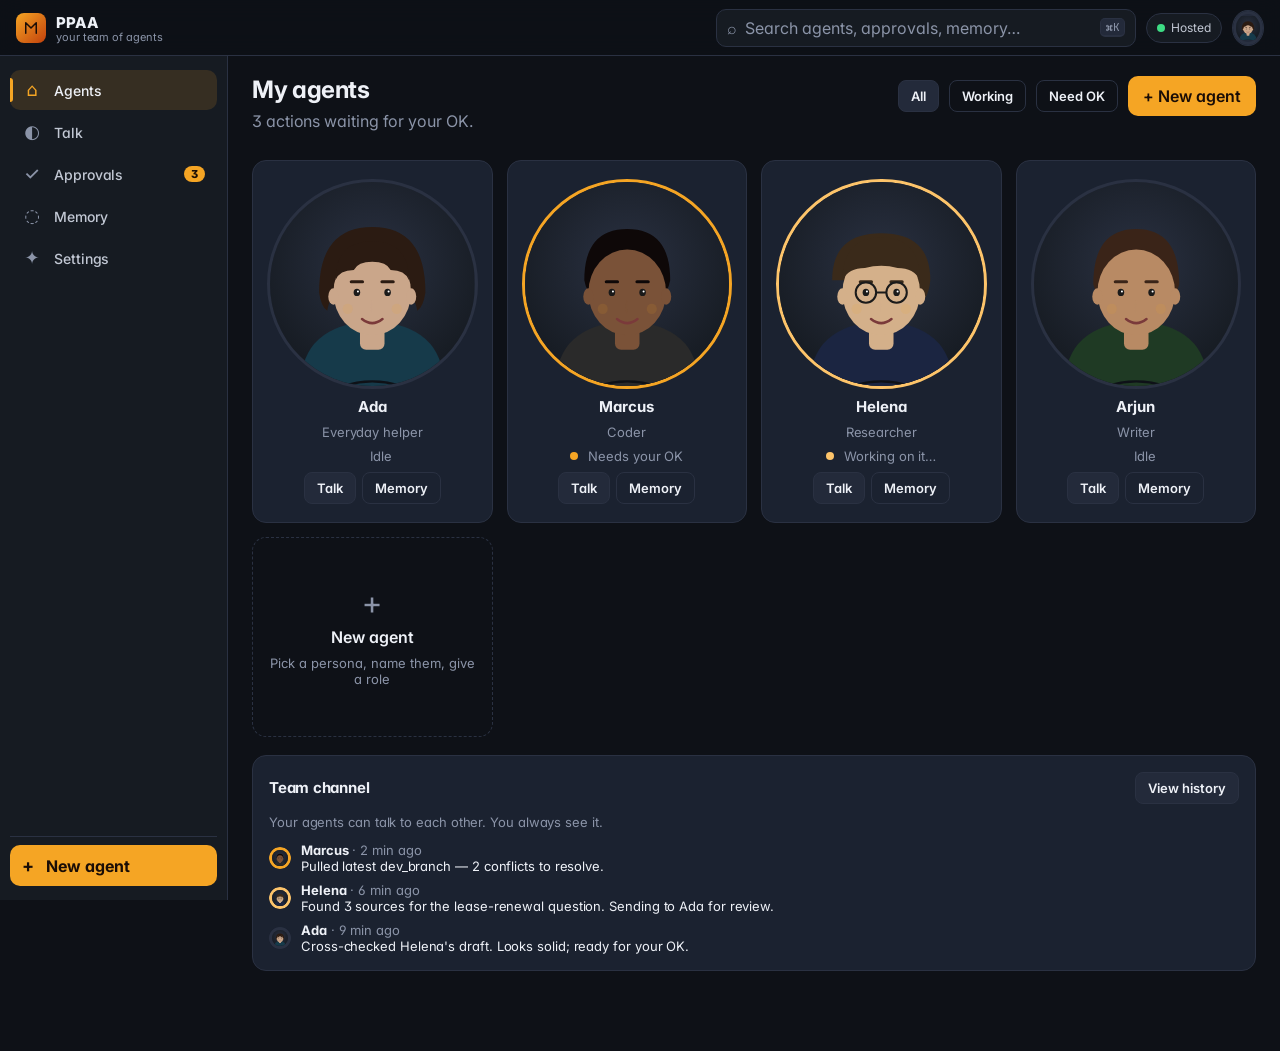
==== v3/index.html @ ddb8f601 "v3 harness: PP-138 — Tobi 2026-09-26 - index.html + styles.css + app.js (no build step, no backend) " ====
<!doctype html>
<html lang="en">
<head>
<meta charset="utf-8">
<meta name="viewport" content="width=device-width,initial-scale=1,viewport-fit=cover">
<meta name="color-scheme" dark">
<title>PPAA — your team of agents (mock v3)</title>
<link rel="preconnect" href="https://fonts.googleapis.com">
<link rel="preconnect" href="https://fonts.gstatic.com" crossorigin>
<link href="https://fonts.googleapis.com/css2?family=Inter:wght@400;500;600;700;800&family=JetBrains+Mono:wght@500&display=swap" rel="stylesheet">
<link rel="stylesheet" href="styles.css">
</head>
<body>

<!-- ============== TOP BAR (always visible) ============== -->
<header class="topbar">
  <div class="brand">
    <div class="brand-mark" aria-hidden="true">
      <svg viewBox="0 0 24 24"><path d="M5 19V5l7 7 7-7v14" fill="none" stroke="currentColor" stroke-width="2" stroke-linecap="round" stroke-linejoin="round"/></svg>
    </div>
    <div>
      <div class="brand-name">PPAA</div>
      <div class="brand-sub muted">your team of agents</div>
    </div>
  </div>
  <div class="topbar-actions">
    <div class="search" role="search">
      <span class="ico-search" aria-hidden="true">⌕</span>
      <input placeholder="Search agents, approvals, memory…" id="global-search" autocomplete="off">
      <kbd>⌘K</kbd>
    </div>
    <div class="env-chip" title="Hosted by PPAA">
      <span class="dot ok"></span>Hosted
    </div>
    <button class="avatar-btn" data-route="settings" title="Settings" id="me-avatar"></button>
  </div>
</header>

<div class="app">

<!-- ============== LEFT RAIL (desktop) / BOTTOM NAV (mobile) ============== -->
<nav class="rail" id="rail" aria-label="Primary">
  <div class="rail-group">
    <a href="#home"        data-nav="home"        class="rail-item"><span class="ico">⌂</span><span>Agents</span></a>
    <a href="#talk"        data-nav="talk"        class="rail-item"><span class="ico">◐</span><span>Talk</span></a>
    <a href="#approvals"   data-nav="approvals"   class="rail-item"><span class="ico">✓</span><span>Approvals</span><span class="count" id="approval-count">3</span></a>
    <a href="#memory"      data-nav="memory"      class="rail-item"><span class="ico">◌</span><span>Memory</span></a>
    <a href="#settings"    data-nav="settings"    class="rail-item"><span class="ico">✦</span><span>Settings</span></a>
  </div>
  <div class="rail-foot">
    <button class="rail-new" data-route="welcome" title="Add agent">
      <span class="ico">+</span><span>New agent</span>
    </button>
  </div>
</nav>

<!-- ============== MAIN ============== -->
<main class="main">

<!-- ============ 1. WELCOME / ONBOARDING ============ -->
<section id="view-welcome" class="view">
  <div class="welcome-wrap">
    <div class="welcome-aside">
      <p class="eyebrow">Set up · takes 30 seconds</p>
      <h1>Choose your first agent</h1>
      <p class="muted lead">Every PPAA agent has a face and a voice you pick. Pick a person, an animal, a robot, or upload your own photo.</p>

      <div class="stage" id="welcome-stage">
        <div class="portrait-wrap">
          <div class="portrait-ring" id="welcome-ring"></div>
          <div class="portrait" id="welcome-preview"></div>
          <div class="state-pill" id="welcome-state">
            <span class="state-dot" data-state="idle"></span><span>Idle</span>
          </div>
        </div>
        <h2 id="welcome-preview-name" class="big-name">Ada</h2>
        <div class="muted small" id="welcome-preview-meta">Warm voice · Everyday helper</div>
        <button class="btn primary" data-action="preview-voice">▶ Preview voice</button>
      </div>
    </div>

    <div class="welcome-panel">
      <div class="card">
        <div class="card-head">
          <h3>Pick a persona</h3>
          <span class="muted small">Default is human</span>
        </div>
        <div class="persona-grid" id="persona-grid"></div>
        <label class="upload-tile" data-action="upload">
          <input type="file" accept="image/*" hidden>
          <div class="avatar dashed">⬆</div>
          <div>
            <div class="strong">Use my photo</div>
            <div class="muted small">PNG or JPG, stored only on this device</div>
          </div>
        </label>
      </div>

      <div class="card">
        <label class="small muted" for="agent-name">Name your agent</label>
        <input id="agent-name" value="Ada" maxlength="24" autocomplete="off">

        <label class="small muted">Voice</label>
        <div class="chip-row" id="voice-chips">
          <button class="chip on" data-voice="Warm"><span class="chip-dot warm"></span>Warm</button>
          <button class="chip"    data-voice="Calm"><span class="chip-dot calm"></span>Calm</button>
          <button class="chip"    data-voice="Bright"><span class="chip-dot bright"></span>Bright</button>
        </div>

        <label class="small muted">Role</label>
        <div class="chip-row" id="role-chips">
          <button class="chip on" data-role="Everyday helper">Everyday helper</button>
          <button class="chip"    data-role="Coder">Coder</button>
          <button class="chip"    data-role="Researcher">Researcher</button>
          <button class="chip"    data-role="Writer">Writer</button>
        </div>

        <button class="btn primary block" data-action="create-agent">Meet <span id="create-name">Ada</span> →</button>
        <button class="btn ghost block" data-action="skip-welcome">I already have agents</button>
      </div>
    </div>
  </div>
</section>

<!-- ============ 2. HOME / MY AGENTS ============ -->
<section id="view-home" class="view">
  <div class="page-head">
    <div>
      <h1>My agents</h1>
      <p class="muted" id="home-sub">3 actions waiting for your OK.</p>
    </div>
    <div class="row">
      <button class="btn sm" data-action="filter-agents" data-filter="all">All</button>
      <button class="btn sm ghost" data-action="filter-agents" data-filter="working">Working</button>
      <button class="btn sm ghost" data-action="filter-agents" data-filter="approval">Need OK</button>
      <button class="btn primary" data-route="welcome">+ New agent</button>
    </div>
  </div>

  <div class="agent-grid" id="agent-grid"></div>

  <div class="card team-card">
    <div class="card-head">
      <h3>Team channel</h3>
      <button class="btn sm" data-action="toast" data-msg="Team channel: agent↔agent messages would appear here (agentmesh /messages/history).">View history</button>
    </div>
    <p class="muted small">Your agents can talk to each other. You always see it.</p>
    <div class="team-feed" id="team-feed"></div>
  </div>
</section>

<!-- ============ 3. TALK ============ -->
<section id="view-talk" class="view">
  <div class="talk-head">
    <div class="agent-switch" id="talk-switch" role="tablist"></div>
    <div class="talk-tools">
      <button class="btn sm ghost" data-action="toast" data-msg="New session started. Transcripts are stored per agent and you can clear them anytime.">New session</button>
    </div>
  </div>

  <div class="talk-grid">
    <!-- LEFT: agent panel -->
    <aside class="talk-side">
      <div class="stage">
        <div class="portrait-wrap">
          <div class="portrait-ring" id="talk-ring"></div>
          <div class="portrait" id="talk-avatar"></div>
          <div class="state-pill" id="talk-state">
            <span class="state-dot" data-state="idle"></span><span id="talk-state-label">Idle</span>
          </div>
        </div>
        <h2 id="talk-name" class="big-name">Ada</h2>
        <div class="muted small" id="talk-role">Everyday helper · Warm voice</div>
      </div>
      <div class="card">
        <div class="card-head"><h3>Active task</h3></div>
        <div id="active-task">
          <div class="muted small">No active task. Ask <span id="active-task-name">Ada</span> something.</div>
        </div>
      </div>
      <div class="card">
        <div class="card-head"><h3>Memory peek</h3><button class="btn sm" data-route="memory">Open</button></div>
        <ul class="peek-list" id="memory-peek"></ul>
      </div>
    </aside>

    <!-- RIGHT: conversation -->
    <section class="talk-main">
      <header class="conv-head">
        <div>
          <div class="conv-title" id="conv-title">Conversation with Ada</div>
          <div class="muted small" id="conv-sub">Started just now</div>
        </div>
        <div class="conv-tools">
          <button class="icon-btn" data-action="toast" data-msg="Transcript downloaded (mock)." title="Export">⬇</button>
          <button class="icon-btn" data-action="toast" data-msg="Transcript cleared." title="Clear">⌫</button>
        </div>
      </header>

      <div class="transcript" id="transcript" aria-live="polite"></div>

      <div class="composer">
        <div class="composer-tools" id="composer-tools">
          <button class="tool-chip" data-action="toast" data-msg="Attach: a file picker would open (mock).">📎 Attach</button>
          <button class="tool-chip" data-action="talk-tool-demo">🔧 Add tool</button>
          <button class="tool-chip" data-action="toast" data-msg="Web search enabled for this turn (mock).">🌐 Search</button>
        </div>
        <div class="composer-row">
          <button class="mic" id="mic" aria-label="Hold to talk"><span class="mic-ico">🎙</span></button>
          <textarea id="talk-input" rows="1" placeholder="Type or hold the mic to talk…" autocomplete="off"></textarea>
          <button class="btn primary" data-action="send">Send</button>
        </div>
        <div class="composer-status muted small" id="composer-status">Idle</div>
      </div>
    </section>
  </div>
</section>

<!-- ============ 4. APPROVALS ============ -->
<section id="view-approvals" class="view">
  <div class="page-head">
    <div>
      <h1>Approvals</h1>
      <p class="muted">Your agents ask before doing anything that touches your machine, money, or the outside world.</p>
    </div>
    <div class="row">
      <button class="chip on" data-filter="all">All <span class="chip-num" id="filter-count-all">3</span></button>
      <button class="chip"    data-filter="high">High <span class="chip-num" id="filter-count-high">1</span></button>
      <button class="chip"    data-filter="med">Medium <span class="chip-num" id="filter-count-med">1</span></button>
      <button class="chip"    data-filter="low">Low <span class="chip-num" id="filter-count-low">1</span></button>
    </div>
  </div>

  <div class="stack" id="approval-list"></div>

  <div class="card policy-card">
    <div class="card-head"><h3>Approval policy</h3></div>
    <div class="setting"><div><div class="strong">Auto-approve low-risk reads</div><div class="muted small">Reading files & web pages won't ask. Writes always ask.</div></div><button class="toggle on" data-toggle="autolow" aria-label="Auto-approve low-risk"></button></div>
    <div class="setting"><div><div class="strong">Auto-approve same-tool repeats (10 min)</div><div class="muted small">If you approved the same exact call moments ago, don't ask again.</div></div><button class="toggle on" data-toggle="repeat"></button></div>
    <div class="setting"><div><div class="strong">Ask before spending money</div><div class="muted small">Always, regardless of other rules.</div></div><button class="toggle on" data-toggle="money"></button></div>
    <div class="setting"><div><div class="strong">Send me a daily summary of what ran</div><div class="muted small">A short digest of approved actions and outcomes.</div></div><button class="toggle" data-toggle="summary"></button></div>
  </div>
</section>

<!-- ============ 5. MEMORY ============ -->
<section id="view-memory" class="view">
  <div class="page-head">
    <div>
      <h1>What <span id="memory-name">Ada</span> knows about you</h1>
      <p class="muted">Everything here was learned from your conversations. Edit or delete anything — it changes what the agent remembers.</p>
    </div>
    <div class="row">
      <div class="agent-switch inline" id="memory-switch" role="tablist"></div>
    </div>
  </div>

  <div class="mem-toolbar">
    <div class="muted small"><span id="mem-count">3</span> items · <span id="mem-source">Learned from 8 conversations</span></div>
    <div class="row">
      <input id="mem-search" placeholder="Filter…" autocomplete="off">
      <button class="btn sm ghost" data-action="toast" data-msg="Export started: a JSON file would download (mock).">Export</button>
    </div>
  </div>

  <div class="stack" id="memory-list"></div>

  <div class="card stack">
    <div class="card-head"><h3>Teach them something</h3></div>
    <textarea id="memory-new" placeholder='e.g. "I prefer short answers — no preamble."'></textarea>
    <div class="row">
      <button class="btn primary" data-action="memory-add">Remember this</button>
      <button class="btn bad ghost" data-action="memory-forget-all">Forget everything</button>
    </div>
  </div>
</section>

<!-- ============ 6. SETTINGS ============ -->
<section id="view-settings" class="view">
  <div class="page-head">
    <div>
      <h1>Settings</h1>
      <p class="muted">Everything that isn't an agent, a conversation, an approval, or memory.</p>
    </div>
  </div>

  <div class="settings-grid">
    <div class="stack">
      <div class="card">
        <div class="card-head"><h3>Brains (models)</h3></div>
        <p class="muted small">Who powers your agents' thinking.</p>
        <div class="opt-grid">
          <div class="opt on" data-model="hosted"><div class="opt-title">PPAA-hosted</div><div class="muted small">Zero setup. Free tier + paid plans.</div></div>
          <div class="opt" data-model="byo"><div class="opt-title">Bring your own key</div><div class="muted small">OpenAI, Anthropic, Qwen, Ollama, local.</div></div>
        </div>
        <div id="byo-fields" class="stack hidden" style="margin-top:10px">
          <input placeholder="sk-… (stored only on this device)">
          <button class="btn sm" data-action="toast" data-msg="Key saved locally (mock).">Save key</button>
        </div>
      </div>

      <div class="card">
        <div class="card-head"><h3>Voice & speech</h3></div>
        <div class="setting"><span>Realtime voice</span><button class="toggle on" data-toggle="voice"></button></div>
        <div class="setting"><span>Speak replies aloud</span><button class="toggle on" data-toggle="tts"></button></div>
        <div class="setting"><span>Wake word ("Hey Ada")</span><button class="toggle" data-toggle="wake"></button></div>
        <div class="setting"><span>Show live waveform while listening</span><button class="toggle on" data-toggle="wave"></button></div>
      </div>

      <div class="card">
        <div class="card-head"><h3>Memory</h3></div>
        <div class="setting"><span>Keep memory on this device only</span><button class="toggle on" data-toggle="localmem"></button></div>
        <div class="setting"><span>Auto-capture useful facts from conversations</span><button class="toggle on" data-toggle="autocapture"></button></div>
        <div class="setting"><span>Forget everything across all agents</span><button class="btn sm bad" data-action="toast" data-msg="This would wipe memory for every agent on this account (mock).">Wipe all</button></div>
      </div>
    </div>

    <div class="stack">
      <div class="card">
        <div class="card-head"><h3>Get PPAA on your desktop</h3></div>
        <p class="muted small">Same agents, same memory. Desktop unlocks file access and offline avatars.</p>
        <div class="stack">
          <button class="btn block" data-action="download" data-os="macOS">Download for Mac</button>
          <button class="btn block" data-action="download" data-os="Windows">Download for Windows</button>
          <button class="btn block" data-action="download" data-os="Linux">Download for Linux</button>
        </div>
        <p class="muted small" style="margin-top:10px">Web version: you're using it now. iPhone & Android coming.</p>
      </div>

      <div class="card">
        <div class="card-head"><h3>Privacy</h3></div>
        <div class="setting"><span>Share anonymous usage stats</span><button class="toggle" data-toggle="stats"></button></div>
        <div class="setting"><span>Let agents message each other</span><button class="toggle on" data-toggle="mesh"></button></div>
        <button class="btn block" data-action="toast" data-msg="Export requested — a ZIP would download (mock)." style="margin-top:10px">Export all my data</button>
      </div>

      <div class="card">
        <div class="card-head"><h3>Account</h3></div>
        <div class="setting"><span>Signed in as</span><span class="muted">ade@peopleprotocol.app</span></div>
        <div class="setting"><span>Plan</span><span class="muted">Free · upgrade for hosted models</span></div>
        <button class="btn block" data-action="toast" data-msg="Signed out (mock)." style="margin-top:10px">Sign out</button>
      </div>
    </div>
  </div>

  <p class="footer-note">PPAA harness mock v3 · Tobi · 2026-09-26 · no data leaves this page · <span class="muted">portraits: AI-illustrated, no real likenesses</span></p>
</section>

</main>
</div>

<div id="toast" role="status" aria-live="polite"></div>

<script src="app.js"></script>
</body>
</html>
---- v3/styles.css ----
/* PPAA harness mock v3 — Tobi — 2026-09-26. Vanilla CSS, no preprocessor, no network except Google Fonts. */
:root{
  /* palette: neutral, single accent (amber), high contrast */
  --bg:#0e1117;          /* page */
  --bg-1:#161b22;        /* sidebar / topbar */
  --bg-2:#1b2230;        /* card */
  --bg-3:#232a3a;        /* hovered card / chip on */
  --line:#2a3142;        /* hairline */
  --line-2:#3a4358;
  --text:#eef1f7;
  --text-2:#c2c8d4;
  --muted:#8b94a8;
  --accent:#f5a524;      /* single accent: amber, professional + warm */
  --accent-2:#fdc46a;
  --accent-dim:rgba(245,165,36,.14);
  --ok:#3ddc84;
  --warn:#f5a524;
  --bad:#ff5d6c;
  --info:#5aa9ff;
  --shadow:0 12px 40px rgba(0,0,0,.35),0 1px 0 rgba(255,255,255,.02) inset;
  --r:14px;
  --r-2:10px;
  --r-3:8px;
  --top-h:56px;
  --rail-w:228px;
  --font:'Inter',system-ui,-apple-system,'Segoe UI',Roboto,sans-serif;
  --mono:'JetBrains Mono',ui-monospace,Menlo,Consolas,monospace;
}
*{box-sizing:border-box}
html,body{margin:0;background:var(--bg);color:var(--text);font-family:var(--font);-webkit-font-smoothing:antialiased;font-feature-settings:'cv11','ss01';letter-spacing:-.005em}
body{min-height:100dvh}
a{color:var(--accent-2);text-decoration:none}
button{font:inherit;color:inherit;cursor:pointer;border:0;background:none;min-height:36px}
input,textarea,select{font:inherit;color:var(--text);background:var(--bg);border:1px solid var(--line);border-radius:var(--r-2);padding:10px 12px;min-height:40px;width:100%}
input::placeholder,textarea::placeholder{color:var(--muted)}
textarea{line-height:1.5;resize:vertical}
input:focus,textarea:focus{outline:2px solid var(--accent);outline-offset:-1px;border-color:transparent}
kbd{font-family:var(--mono);font-size:11px;background:var(--bg-3);border:1px solid var(--line);border-bottom-width:2px;border-radius:5px;padding:1px 5px;color:var(--muted)}
h1,h2,h3{margin:0 0 6px;font-weight:700;letter-spacing:-.015em;line-height:1.2}
h1{font-size:24px}
h2{font-size:18px}
h3{font-size:15px}
p{margin:0 0 10px;line-height:1.55;color:var(--text-2)}
.muted{color:var(--muted)}
.small{font-size:13px}
.strong{font-weight:600;color:var(--text)}
.eyebrow{font-size:12px;font-weight:700;text-transform:uppercase;letter-spacing:.08em;color:var(--accent);margin:0 0 6px}
.lead{font-size:15px;line-height:1.6;max-width:46ch}
.hidden{display:none!important}

/* ============ TOP BAR ============ */
.topbar{position:sticky;top:0;z-index:50;height:var(--top-h);background:rgba(14,17,23,.85);backdrop-filter:blur(12px);border-bottom:1px solid var(--line);display:flex;align-items:center;gap:14px;padding:0 16px}
.brand{display:flex;align-items:center;gap:10px;min-width:0}
.brand-mark{width:30px;height:30px;border-radius:8px;background:linear-gradient(135deg,var(--accent),#c2410c);color:#1a0d06;display:grid;place-items:center;flex:none}
.brand-mark svg{width:18px;height:18px}
.brand-name{font-weight:800;font-size:15px;letter-spacing:-.01em}
.brand-sub{font-size:11px;line-height:1}
.topbar-actions{margin-left:auto;display:flex;align-items:center;gap:10px;flex:1;justify-content:flex-end}
.search{flex:1;max-width:420px;display:flex;align-items:center;gap:8px;background:var(--bg-1);border:1px solid var(--line);border-radius:var(--r-2);padding:0 10px;min-height:36px;transition:border-color .15s}
.search:focus-within{border-color:var(--accent-2)}
.search input{background:transparent;border:0;padding:0;min-height:36px}
.search input:focus{outline:none}
.ico-search{color:var(--muted)}
.env-chip{display:inline-flex;align-items:center;gap:6px;font-size:12px;color:var(--text-2);background:var(--bg-1);border:1px solid var(--line);border-radius:999px;padding:4px 10px;min-height:30px}
.avatar-btn{width:32px;height:32px;border-radius:50%;background:var(--bg-2);border:1px solid var(--line);padding:0;overflow:hidden}
.avatar-btn .portrait{width:100%;height:100%}

/* ============ APP LAYOUT ============ */
.app{display:grid;grid-template-columns:var(--rail-w) 1fr;min-height:calc(100dvh - var(--top-h))}
.main{padding:20px 24px 80px;max-width:1280px;width:100%;margin:0 auto}
@media(max-width:900px){.app{grid-template-columns:1fr}.main{padding:14px 14px 96px}}

/* ============ RAIL (left nav) ============ */
.rail{position:sticky;top:var(--top-h);align-self:start;height:calc(100dvh - var(--top-h));background:var(--bg-1);border-right:1px solid var(--line);display:flex;flex-direction:column;padding:14px 10px;gap:14px;overflow:auto}
.rail-group{display:flex;flex-direction:column;gap:2px}
.rail-item{display:flex;align-items:center;gap:12px;padding:10px 12px;border-radius:var(--r-2);color:var(--text-2);font-weight:500;font-size:14px;min-height:40px;position:relative}
.rail-item:hover{background:var(--bg-2);color:var(--text)}
.rail-item.on{background:var(--accent-dim);color:var(--text)}
.rail-item.on::before{content:'';position:absolute;left:0;top:8px;bottom:8px;width:3px;background:var(--accent);border-radius:0 3px 3px 0}
.rail-item .ico{font-size:18px;line-height:1;color:var(--muted);width:20px;display:grid;place-items:center}
.rail-item.on .ico{color:var(--accent)}
.rail-item .count{margin-left:auto;background:var(--warn);color:#1a0d06;font-size:11px;font-weight:800;border-radius:999px;padding:1px 7px}
.rail-item .count.hidden{display:none}
.rail-foot{margin-top:auto;padding-top:8px;border-top:1px solid var(--line)}
.rail-new{display:flex;align-items:center;gap:12px;width:100%;padding:10px 12px;border-radius:var(--r-2);background:var(--accent);color:#1a0d06;font-weight:700}
.rail-new:hover{filter:brightness(1.08)}
.rail-new .ico{font-size:18px}

/* mobile: rail becomes bottom nav */
@media(max-width:900px){
  .rail{position:fixed;left:0;right:0;bottom:0;top:auto;height:auto;width:100%;flex-direction:row;justify-content:space-around;border-right:0;border-top:1px solid var(--line);padding:6px 6px calc(6px + env(safe-area-inset-bottom));gap:0;background:rgba(14,17,23,.95);backdrop-filter:blur(12px);z-index:40}
  .rail-group{flex-direction:row;justify-content:space-around;width:100%}
  .rail-foot{display:none}
  .rail-item{flex-direction:column;gap:2px;font-size:11px;padding:6px 4px;text-align:center;min-width:56px}
  .rail-item .count{position:absolute;top:0;right:6px;margin:0}
  .rail-item.on::before{display:none}
}

/* ============ COMMON ============ */
.view{display:none;animation:viewIn .2s ease}
.view.active{display:block}
@keyframes viewIn{from{opacity:0;transform:translateY(2px)}to{opacity:1;transform:none}}
.card{background:var(--bg-2);border:1px solid var(--line);border-radius:var(--r);padding:16px}
.card.tight{padding:12px}
.card-head{display:flex;align-items:center;justify-content:space-between;margin-bottom:8px;gap:8px}
.card-head h3{margin:0}
.row{display:flex;align-items:center;gap:10px}
.row.between{justify-content:space-between}
.row.wrap{flex-wrap:wrap}
.stack{display:flex;flex-direction:column;gap:10px}

.btn{display:inline-flex;align-items:center;justify-content:center;gap:8px;padding:9px 14px;border-radius:var(--r-2);background:var(--bg-3);border:1px solid var(--line);font-weight:600;transition:background .15s,transform .08s,border-color .15s;color:var(--text);min-height:38px}
.btn:hover{background:var(--line);border-color:var(--line-2)}
.btn:active{transform:scale(.98)}
.btn.primary{background:var(--accent);color:#1a0d06;border-color:transparent}
.btn.primary:hover{filter:brightness(1.05);background:var(--accent)}
.btn.ok{background:rgba(61,220,132,.12);color:var(--ok);border-color:rgba(61,220,132,.3)}
.btn.bad{background:rgba(255,93,108,.12);color:var(--bad);border-color:rgba(255,93,108,.3)}
.btn.bad.ghost{background:transparent}
.btn.ghost{background:transparent;border-color:var(--line)}
.btn.ghost:hover{background:var(--bg-2)}
.btn.block{width:100%}
.btn.sm{padding:6px 12px;min-height:32px;font-size:13px;border-radius:var(--r-3)}
.icon-btn{width:32px;height:32px;border-radius:8px;background:transparent;color:var(--muted);display:grid;place-items:center;padding:0;min-height:32px}
.icon-btn:hover{background:var(--bg-3);color:var(--text)}

.chip{display:inline-flex;align-items:center;gap:6px;padding:6px 12px;border-radius:999px;border:1px solid var(--line);background:var(--bg-2);font-size:13px;font-weight:600;min-height:32px;color:var(--text-2)}
.chip:hover{border-color:var(--line-2)}
.chip.on{background:var(--accent-dim);border-color:var(--accent);color:var(--text)}
.chip-dot{width:6px;height:6px;border-radius:50%;display:inline-block}
.chip-dot.warm{background:#f5a524}
.chip-dot.calm{background:#5aa9ff}
.chip-dot.bright{background:#a78bfa}
.chip-num{font-size:11px;color:var(--muted);margin-left:2px;font-weight:500}

.badge{display:inline-flex;align-items:center;gap:4px;font-size:11px;font-weight:700;padding:2px 8px;border-radius:6px;text-transform:uppercase;letter-spacing:.04em;border:1px solid transparent}
.badge.low{background:rgba(61,220,132,.10);color:var(--ok);border-color:rgba(61,220,132,.25)}
.badge.med{background:rgba(245,165,36,.10);color:var(--warn);border-color:rgba(245,165,36,.25)}
.badge.high{background:rgba(255,93,108,.10);color:var(--bad);border-color:rgba(255,93,108,.25)}
.badge.info{background:rgba(90,169,255,.10);color:var(--info);border-color:rgba(90,169,255,.25)}
.badge .pulse{width:6px;height:6px;border-radius:50%;background:currentColor;animation:blink 1.4s infinite}
@keyframes blink{50%{opacity:.3}}

/* ============ PORTRAIT (the avatar visual) ============ */
.portrait-wrap{position:relative;width:200px;height:200px;display:grid;place-items:center}
.portrait{width:100%;height:100%;border-radius:50%;overflow:hidden;background:var(--bg-3);border:3px solid var(--line);position:relative;transition:border-color .2s,transform .2s}
.portrait svg{width:100%;height:100%;display:block}
.portrait-ring{position:absolute;inset:-6px;border-radius:50%;border:1.5px dashed var(--line);pointer-events:none;transition:border-color .2s}
.state-pill{position:absolute;bottom:-8px;left:50%;transform:translateX(-50%);display:inline-flex;align-items:center;gap:6px;background:var(--bg-1);border:1px solid var(--line);border-radius:999px;padding:4px 10px;font-size:12px;font-weight:600;color:var(--text-2);white-space:nowrap;z-index:2}
.state-dot{width:8px;height:8px;border-radius:50%;background:var(--muted);display:inline-block}
.state-dot[data-state="idle"]{background:var(--muted)}
.state-dot[data-state="listening"]{background:var(--info);box-shadow:0 0 0 0 rgba(90,169,255,.5);animation:ping 1.6s infinite}
.state-dot[data-state="thinking"]{background:var(--accent);box-shadow:0 0 0 0 rgba(245,165,36,.5);animation:ping 1.2s infinite}
.state-dot[data-state="speaking"]{background:var(--accent);animation:blink .8s infinite}
.state-dot[data-state="working"]{background:var(--accent-2);animation:blink 1.4s infinite}
.state-dot[data-state="approval"]{background:var(--warn);animation:blink 1s infinite}
.state-dot[data-state="error"]{background:var(--bad);animation:blink .6s infinite}
@keyframes ping{0%{box-shadow:0 0 0 0 currentColor}100%{box-shadow:0 0 0 8px transparent}}

/* state-specific portrait/ring colours */
.portrait[data-state="listening"]{border-color:var(--info)}
.portrait[data-state="thinking"]{border-color:var(--accent)}
.portrait[data-state="speaking"]{border-color:var(--accent)}
.portrait[data-state="working"]{border-color:var(--accent-2)}
.portrait[data-state="approval"]{border-color:var(--warn)}
.portrait[data-state="error"]{border-color:var(--bad)}

.portrait-ring[data-state="listening"]{border-color:var(--info);animation:spin 6s linear infinite}
.portrait-ring[data-state="thinking"]{border-color:var(--accent);animation:spin 4s linear infinite}
.portrait-ring[data-state="speaking"]{border-color:var(--accent);animation:spin 8s linear infinite}
.portrait-ring[data-state="working"]{border-color:var(--accent-2);animation:spin 12s linear infinite}
.portrait-ring[data-state="approval"]{border-color:var(--warn);animation:spin 3s linear infinite}
@keyframes spin{to{transform:rotate(360deg)}}

/* "speaking" pulse — subtle scale on the portrait */
.portrait-wrap[data-state="speaking"] .portrait{animation:speakPulse 1.1s ease-in-out infinite}
@keyframes speakPulse{0%,100%{transform:scale(1)}50%{transform:scale(1.02)}}

/* avatar sizes */
.avatar-sm{width:32px;height:32px}
.avatar-md{width:56px;height:56px}
.avatar-lg{width:96px;height:96px}
.avatar-xl{width:200px;height:200px}
.avatar .portrait{width:100%;height:100%}
.avatar.dashed{border:1.5px dashed var(--line);background:transparent;border-radius:50%;display:grid;place-items:center;color:var(--muted);font-size:18px}

/* persona grid */
.persona-grid{display:grid;grid-template-columns:repeat(4,1fr);gap:10px}
@media(max-width:480px){.persona-grid{grid-template-columns:repeat(3,1fr)}}
.persona-opt{display:flex;flex-direction:column;align-items:center;gap:6px;padding:8px 4px;border-radius:var(--r-2);background:transparent;min-height:auto;transition:background .15s}
.persona-opt:hover{background:var(--bg-3)}
.persona-opt.selected{background:var(--accent-dim)}
.persona-opt .avatar-md{border-width:2px}
.persona-opt .name{font-size:11px;font-weight:600;color:var(--text-2)}
.persona-opt.selected .name{color:var(--text)}
.persona-opt .avatar-md.selected{border-color:var(--accent)}
.upload-tile{display:flex;align-items:center;gap:12px;padding:12px;border:1px dashed var(--line);border-radius:var(--r-2);cursor:pointer;margin-top:10px;transition:border-color .15s,background .15s}
.upload-tile:hover{border-color:var(--accent);background:var(--bg-3)}

/* ============ WELCOME / ONBOARDING ============ */
.welcome-wrap{display:grid;grid-template-columns:1fr 1.05fr;gap:32px;align-items:start}
@media(max-width:900px){.welcome-wrap{grid-template-columns:1fr;gap:20px}}
.welcome-aside{position:sticky;top:calc(var(--top-h) + 20px)}
@media(max-width:900px){.welcome-aside{position:static}}
.stage{display:flex;flex-direction:column;align-items:center;gap:14px;padding:14px 0 6px;text-align:center}
.big-name{font-size:22px;margin:4px 0 0}

/* ============ HOME ============ */
.page-head{display:flex;align-items:flex-start;justify-content:space-between;gap:14px;margin-bottom:16px;flex-wrap:wrap}
.page-head h1{margin-bottom:4px}
.agent-grid{display:grid;grid-template-columns:repeat(auto-fill,minmax(220px,1fr));gap:14px}
.agent-card{display:flex;flex-direction:column;align-items:center;text-align:center;gap:8px;padding:18px 14px;cursor:pointer;transition:border-color .15s,transform .1s,background .15s}
.agent-card:hover{border-color:var(--line-2);background:var(--bg-3)}
.agent-card:active{transform:scale(.99)}
.agent-card .name{font-weight:700;font-size:15px}
.agent-card .role{font-size:13px;color:var(--muted)}
.agent-card .row-actions{margin-top:auto;display:flex;gap:6px}
.agent-card.new{border-style:dashed;color:var(--muted);justify-content:center;min-height:200px;background:transparent}
.agent-card.new:hover{background:var(--bg-2)}
.team-card{margin-top:18px}
.team-feed{display:flex;flex-direction:column;gap:8px;margin-top:6px}
.team-feed .row{font-size:13px}
.team-feed .agent-mini{width:22px;height:22px;border-radius:50%;background:var(--bg-3);overflow:hidden;flex:none}
.team-feed .agent-mini .portrait{width:100%;height:100%}

/* ============ TALK ============ */
.talk-head{display:flex;align-items:center;justify-content:space-between;gap:14px;margin-bottom:14px;flex-wrap:wrap}
.agent-switch{display:flex;gap:8px;overflow:auto;padding:2px 0;scrollbar-width:none}
.agent-switch::-webkit-scrollbar{display:none}
.agent-switch .chip{flex:none;padding-left:6px}
.agent-switch .avatar-sm{display:inline-block;vertical-align:middle;margin-right:2px}
.agent-switch.inline{gap:6px}

.talk-grid{display:grid;grid-template-columns:280px 1fr;gap:16px;align-items:start}
@media(max-width:900px){.talk-grid{grid-template-columns:1fr}}
.talk-side{position:sticky;top:calc(var(--top-h) + 16px);display:flex;flex-direction:column;gap:14px}
@media(max-width:900px){.talk-side{position:static}}
.peek-list{list-style:none;margin:0;padding:0;display:flex;flex-direction:column;gap:6px}
.peek-list li{font-size:13px;color:var(--text-2);padding:6px 8px;background:var(--bg);border-radius:6px;border-left:2px solid var(--accent)}
.peek-list li.empty{color:var(--muted);border-color:transparent;font-style:italic}

.talk-main{display:flex;flex-direction:column;background:var(--bg-2);border:1px solid var(--line);border-radius:var(--r);overflow:hidden;min-height:60vh}
.conv-head{display:flex;align-items:center;justify-content:space-between;padding:12px 16px;border-bottom:1px solid var(--line);gap:8px}
.conv-title{font-weight:600;font-size:14px}
.conv-tools{display:flex;gap:4px}

.transcript{display:flex;flex-direction:column;gap:12px;padding:16px;overflow:auto;flex:1;max-height:60vh}
@media(max-width:900px){.transcript{max-height:50vh}}
.msg{max-width:86%;padding:10px 14px;border-radius:14px;line-height:1.5;font-size:14px;animation:msgIn .2s ease}
@keyframes msgIn{from{opacity:0;transform:translateY(4px)}to{opacity:1;transform:none}}
.msg.user{align-self:flex-end;background:var(--accent);color:#1a0d06;border-bottom-right-radius:6px}
.msg.agent{align-self:flex-start;background:var(--bg);border:1px solid var(--line);border-bottom-left-radius:6px}
.msg.sys{align-self:center;font-size:12px;color:var(--muted);background:transparent;border:0;padding:2px 8px}
.msg-meta{display:flex;align-items:center;gap:6px;margin-bottom:6px;font-size:12px;color:var(--muted)}
.msg-meta .avatar-sm{width:20px;height:20px;border-width:1px}

/* streaming cursor */
.msg.streaming::after{content:'▍';display:inline-block;margin-left:2px;animation:blink 1s steps(1) infinite;color:var(--accent)}

/* inline tool approval card */
.toolcard{align-self:stretch;background:var(--bg);border:1px solid var(--line);border-radius:14px;padding:12px 14px;display:flex;flex-direction:column;gap:8px}
.toolcard.approval{border-color:var(--warn);background:rgba(245,165,36,.04)}
.toolcard .head{display:flex;align-items:center;justify-content:space-between;gap:8px;flex-wrap:wrap}
.toolcard .title{font-weight:600;font-size:14px;display:flex;align-items:center;gap:6px}
.toolcard .why{font-size:13px;color:var(--text-2);margin:0}
.toolcard code{display:block;background:#0a0d13;padding:10px 12px;border-radius:8px;font-family:var(--mono);font-size:12.5px;overflow:auto;color:var(--text);white-space:pre-wrap;word-break:break-word;border:1px solid var(--line)}
.toolcard .risk-row{display:flex;align-items:center;gap:8px;flex-wrap:wrap}
.toolcard .actions{display:flex;gap:6px;flex-wrap:wrap;margin-top:2px}
.toolcard .actions .btn{flex:1;min-width:120px}
.toolcard.done{opacity:.7}
.toolcard.done .actions{display:none}
.toolcard .status-line{display:flex;align-items:center;gap:6px;font-size:13px;color:var(--text-2)}
.toolcard .status-line.ok{color:var(--ok)}
.toolcard .status-line.no{color:var(--bad)}

/* composer */
.composer{border-top:1px solid var(--line);background:var(--bg-1);padding:10px 12px;display:flex;flex-direction:column;gap:8px}
.composer-tools{display:flex;gap:6px;flex-wrap:wrap}
.tool-chip{display:inline-flex;align-items:center;gap:4px;padding:4px 10px;border-radius:999px;background:var(--bg-2);border:1px solid var(--line);font-size:12px;color:var(--text-2);min-height:28px;font-weight:500}
.tool-chip:hover{border-color:var(--accent);color:var(--text)}
.composer-row{display:flex;align-items:flex-end;gap:8px}
.composer-row textarea{flex:1;min-height:40px;max-height:200px;padding:10px 12px;background:var(--bg);border-radius:12px}
.mic{width:44px;height:44px;border-radius:50%;background:var(--accent);color:#1a0d06;display:grid;place-items:center;flex:none;font-size:18px;user-select:none;-webkit-user-select:none;touch-action:none;transition:transform .1s,box-shadow .15s}
.mic:hover{filter:brightness(1.08)}
.mic.hold{transform:scale(1.08);background:var(--info);color:#fff;box-shadow:0 0 0 8px rgba(90,169,255,.2)}
.mic-ico{display:block}
.composer-status{padding:0 4px}

/* live waveform (mock, drawn from CSS) */
.waveform{display:inline-flex;align-items:center;gap:2px;height:18px;margin-left:8px}
.waveform span{display:inline-block;width:2px;background:var(--info);border-radius:1px;animation:wave 1s ease-in-out infinite}
.waveform span:nth-child(1){height:30%;animation-delay:-.9s}
.waveform span:nth-child(2){height:80%;animation-delay:-.7s}
.waveform span:nth-child(3){height:50%;animation-delay:-.5s}
.waveform span:nth-child(4){height:90%;animation-delay:-.3s}
.waveform span:nth-child(5){height:40%;animation-delay:-.1s}
@keyframes wave{0%,100%{transform:scaleY(.4)}50%{transform:scaleY(1)}}

/* task progress */
.task-progress{display:flex;flex-direction:column;gap:8px;margin-top:4px}
.task-progress .step{display:flex;align-items:center;gap:8px;font-size:13px;color:var(--text-2)}
.task-progress .step .num{width:18px;height:18px;border-radius:50%;background:var(--bg-3);color:var(--muted);font-size:11px;font-weight:700;display:grid;place-items:center;flex:none}
.task-progress .step.done .num{background:var(--ok);color:#0a1f12}
.task-progress .step.active .num{background:var(--accent);color:#1a0d06}
.task-progress .step.pending .num{background:var(--bg-3);color:var(--muted)}

/* ============ APPROVALS ============ */
.policy-card{margin-top:18px}
.approval{display:grid;grid-template-columns:auto 1fr;gap:14px;align-items:start}
.approval .head{grid-column:1/-1;display:flex;align-items:flex-start;justify-content:space-between;gap:10px;flex-wrap:wrap}
.approval .head .left{display:flex;align-items:center;gap:10px}
.approval .head .avatar-md{width:40px;height:40px;border-width:2px}
.approval .head h4{margin:0;font-size:15px}
.approval .who{font-size:12px;color:var(--muted)}
.approval .why{margin:6px 0}
.approval code{background:#0a0d13;padding:8px 10px;border-radius:8px;font-family:var(--mono);font-size:12.5px;display:block;margin:6px 0;overflow:auto;white-space:pre-wrap;border:1px solid var(--line);color:var(--text)}
.approval .actions{grid-column:1/-1;display:flex;gap:8px;flex-wrap:wrap}
.approval .actions .btn{flex:1;min-width:120px}

.setting{display:flex;justify-content:space-between;align-items:center;gap:12px;padding:12px 0;border-bottom:1px solid var(--line)}
.setting:last-child{border-bottom:0}
.toggle{width:42px;height:24px;border-radius:999px;background:var(--line);position:relative;flex:none;min-height:24px;padding:0;transition:background .15s}
.toggle::after{content:'';position:absolute;top:2px;left:2px;width:20px;height:20px;border-radius:50%;background:#fff;transition:left .18s}
.toggle.on{background:var(--accent)}
.toggle.on::after{left:20px}

/* ============ MEMORY ============ */
.mem-toolbar{display:flex;align-items:center;justify-content:space-between;gap:8px;margin:6px 0 12px;flex-wrap:wrap}
.mem-toolbar input{max-width:240px}
.mem{display:flex;gap:10px;align-items:flex-start;padding:12px}
.mem .avatar-sm{width:28px;height:28px;flex:none;margin-top:2px}
.mem textarea{min-height:64px;font-size:14px;line-height:1.5}
.mem .row-actions{display:flex;flex-direction:column;gap:6px;flex:none}
.mem .row-actions .btn{width:auto}

/* ============ SETTINGS ============ */
.settings-grid{display:grid;grid-template-columns:1fr 1fr;gap:16px;align-items:start}
@media(max-width:900px){.settings-grid{grid-template-columns:1fr}}
.opt{border:1px solid var(--line);border-radius:var(--r-2);padding:14px;cursor:pointer;transition:border-color .15s,background .15s}
.opt:hover{border-color:var(--line-2)}
.opt.on{border-color:var(--accent);background:var(--accent-dim)}
.opt-title{font-weight:600;margin-bottom:2px}

/* ============ TOAST ============ */
#toast{position:fixed;left:50%;bottom:96px;transform:translateX(-50%) translateY(20px);background:#fff;color:#111;padding:10px 16px;border-radius:12px;font-weight:600;font-size:14px;opacity:0;pointer-events:none;transition:.2s;z-index:100;max-width:90vw;text-align:center;box-shadow:0 10px 30px rgba(0,0,0,.4)}
#toast.show{opacity:1;transform:translateX(-50%)}
@media(min-width:900px){#toast{bottom:28px}}
.footer-note{font-size:12px;color:var(--muted);text-align:center;padding:24px 0 8px}

/* dot utilities */
.dot{width:8px;height:8px;border-radius:50%;display:inline-block;flex:none}
.dot.ok{background:var(--ok)}
.dot.info{background:var(--info)}
.dot.working{background:var(--accent-2);animation:blink 1.4s infinite}
.dot.approval{background:var(--warn);animation:blink 1s infinite}

/* accessibility focus rings */
button:focus-visible,a:focus-visible,input:focus-visible,textarea:focus-visible{outline:2px solid var(--accent-2);outline-offset:2px;border-radius:6px}
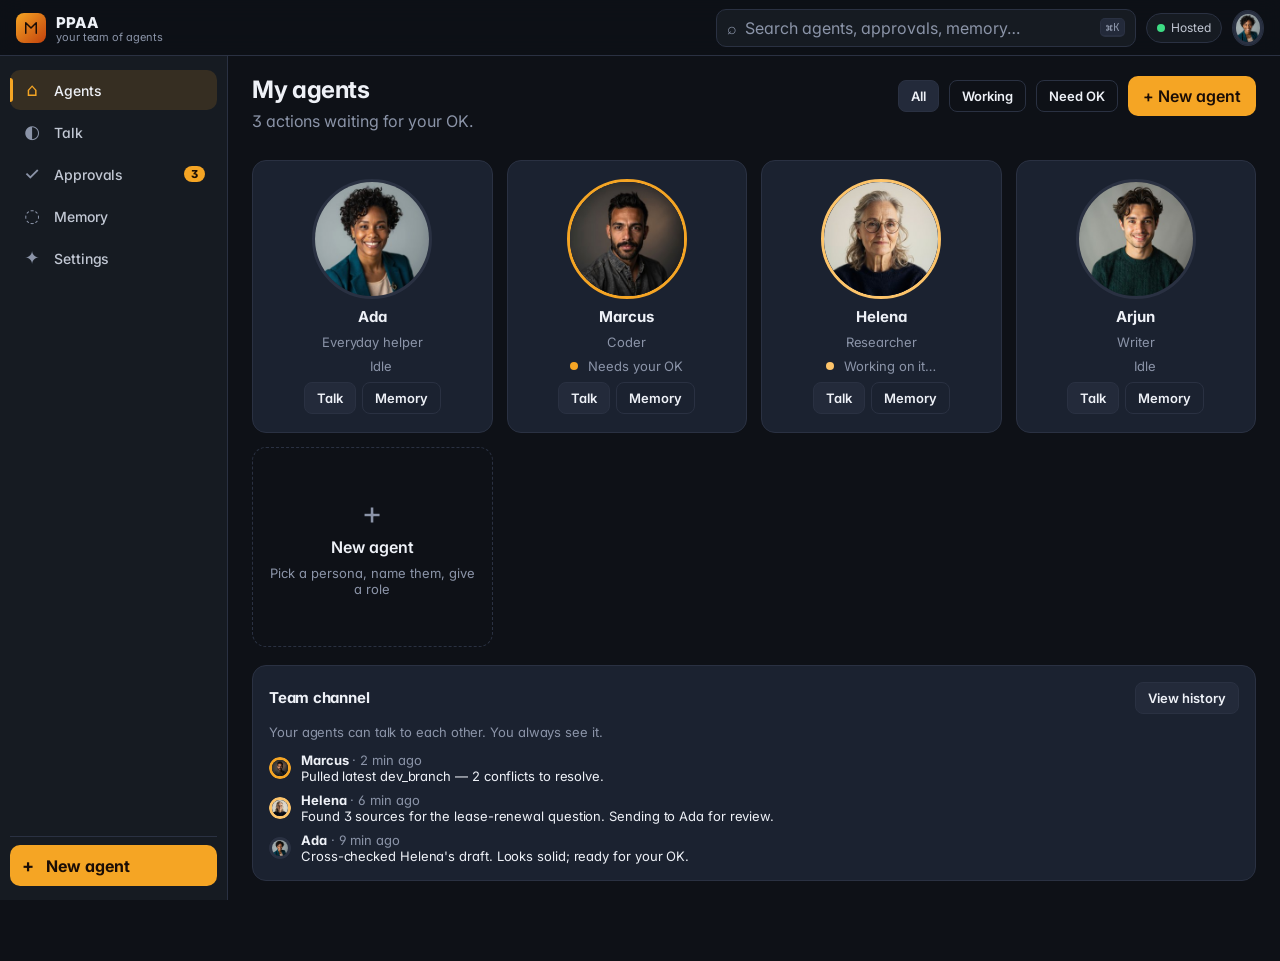
==== commit 979879a1: "v3 fix pass (PP-138 v3): photoreal portraits, agent-switch race fix, mobile nav padding - Replace SV" ====
--- a/v3/index.html
+++ b/v3/index.html
@@ -342,7 +342,7 @@
     </div>
   </div>
 
-  <p class="footer-note">PPAA harness mock v3 · Tobi · 2026-09-26 · no data leaves this page · <span class="muted">portraits: AI-illustrated, no real likenesses</span></p>
+  <p class="footer-note">PPAA harness mock v3 · Tobi · 2026-09-26 · no data leaves this page · <span class="muted">portraits: AI-generated, fictional people, no real likenesses · <a href="assets/portraits/LICENCE.md">licence</a></span></p>
 </section>
 
 </main>
--- a/v3/styles.css
+++ b/v3/styles.css
@@ -68,7 +68,7 @@
 /* ============ APP LAYOUT ============ */
 .app{display:grid;grid-template-columns:var(--rail-w) 1fr;min-height:calc(100dvh - var(--top-h))}
 .main{padding:20px 24px 80px;max-width:1280px;width:100%;margin:0 auto}
-@media(max-width:900px){.app{grid-template-columns:1fr}.main{padding:14px 14px 96px}}
+@media(max-width:900px){.app{grid-template-columns:1fr}.main{padding:14px 14px calc(110px + env(safe-area-inset-bottom))}}
 
 /* ============ RAIL (left nav) ============ */
 .rail{position:sticky;top:var(--top-h);align-self:start;height:calc(100dvh - var(--top-h));background:var(--bg-1);border-right:1px solid var(--line);display:flex;flex-direction:column;padding:14px 10px;gap:14px;overflow:auto}
@@ -143,8 +143,19 @@
 
 /* ============ PORTRAIT (the avatar visual) ============ */
 .portrait-wrap{position:relative;width:200px;height:200px;display:grid;place-items:center}
-.portrait{width:100%;height:100%;border-radius:50%;overflow:hidden;background:var(--bg-3);border:3px solid var(--line);position:relative;transition:border-color .2s,transform .2s}
+/* Standalone default (agent cards etc.); sized wrappers override to 100% below */
+.portrait{width:120px;height:120px;border-radius:50%;overflow:hidden;background:var(--bg-3);border:3px solid var(--line);position:relative;transition:border-color .2s,transform .2s}
+.portrait-wrap .portrait,
+.avatar .portrait,
+.avatar-sm .portrait,
+.avatar-md .portrait,
+.avatar-lg .portrait,
+.avatar-xl .portrait,
+.avatar-btn .portrait{width:100%;height:100%}
 .portrait svg{width:100%;height:100%;display:block}
+/* human (photoreal) portraits fill the round container */
+.portrait .portrait-fill{position:absolute;inset:0;width:100%;height:100%;display:block}
+.portrait .portrait-img{width:100%;height:100%;object-fit:cover;object-position:center 35%;display:block;background:var(--bg-3)}
 .portrait-ring{position:absolute;inset:-6px;border-radius:50%;border:1.5px dashed var(--line);pointer-events:none;transition:border-color .2s}
 .state-pill{position:absolute;bottom:-8px;left:50%;transform:translateX(-50%);display:inline-flex;align-items:center;gap:6px;background:var(--bg-1);border:1px solid var(--line);border-radius:999px;padding:4px 10px;font-size:12px;font-weight:600;color:var(--text-2);white-space:nowrap;z-index:2}
 .state-dot{width:8px;height:8px;border-radius:50%;background:var(--muted);display:inline-block}
